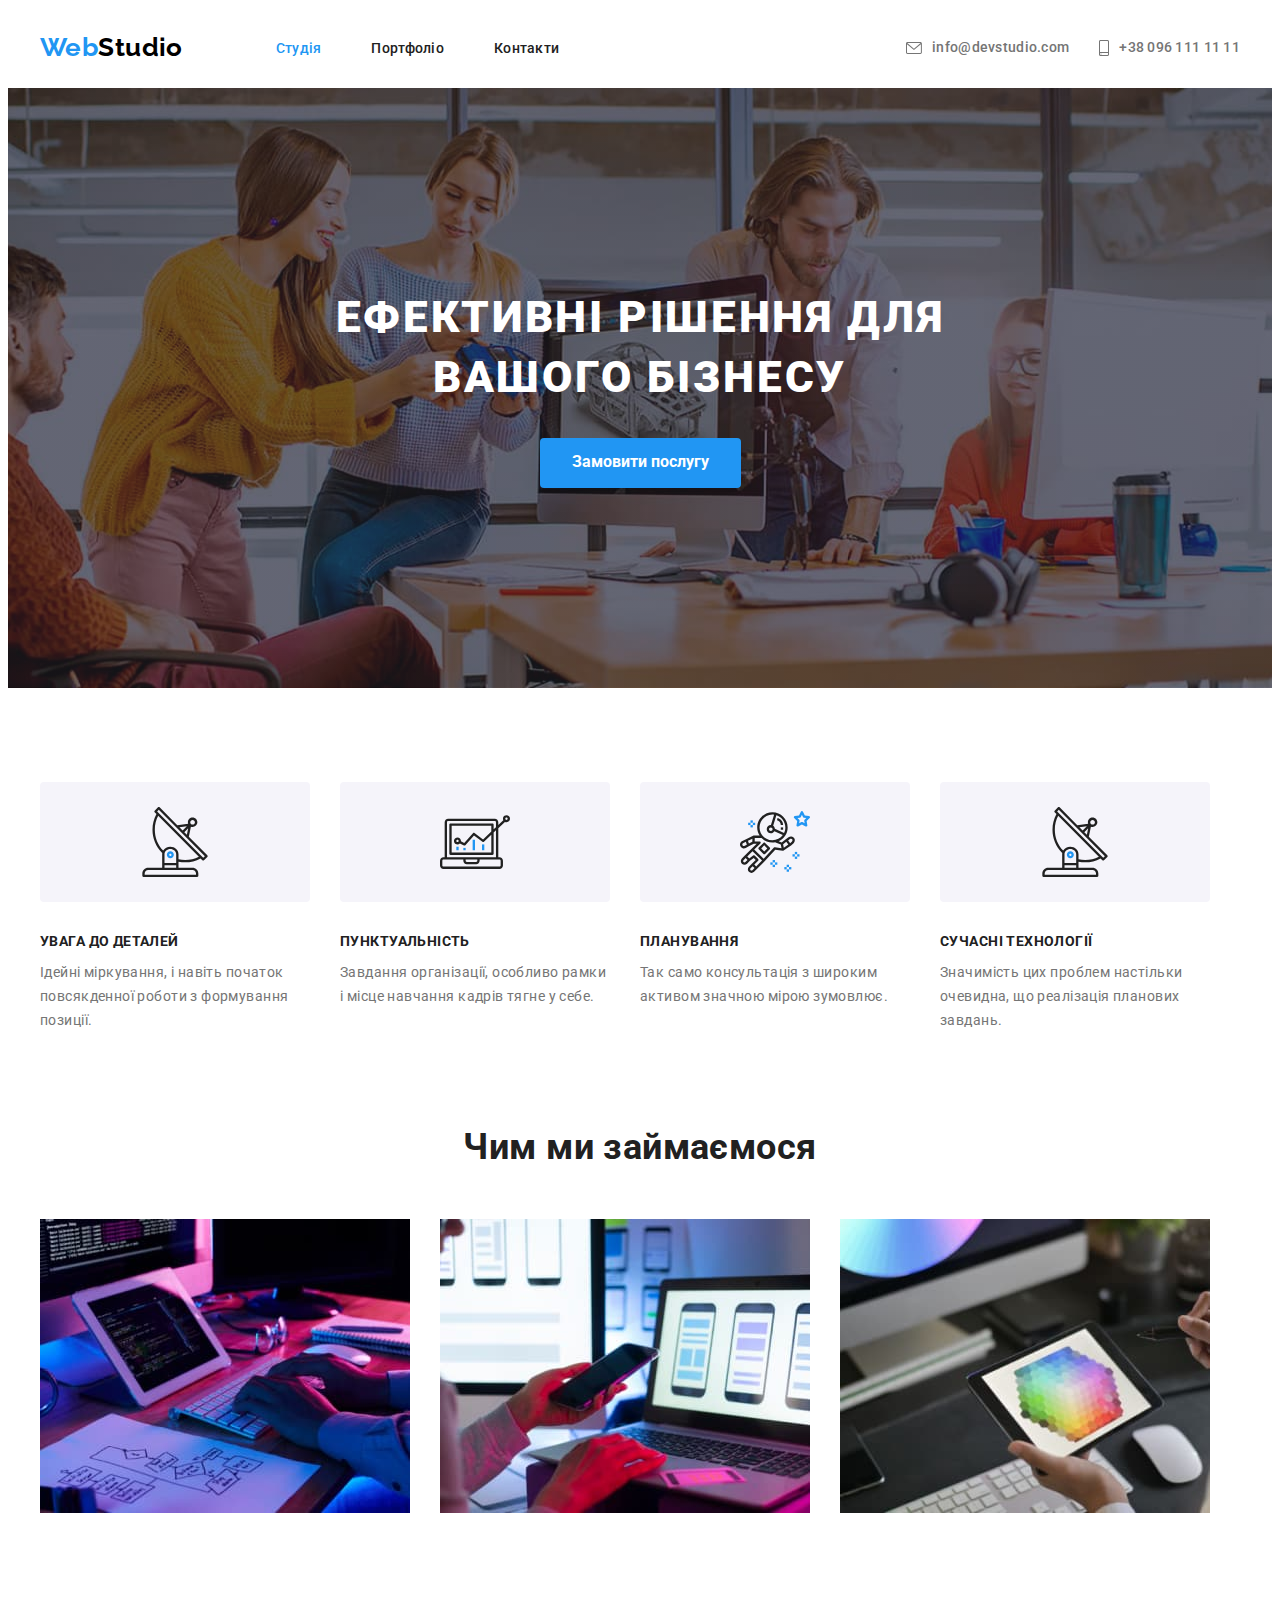
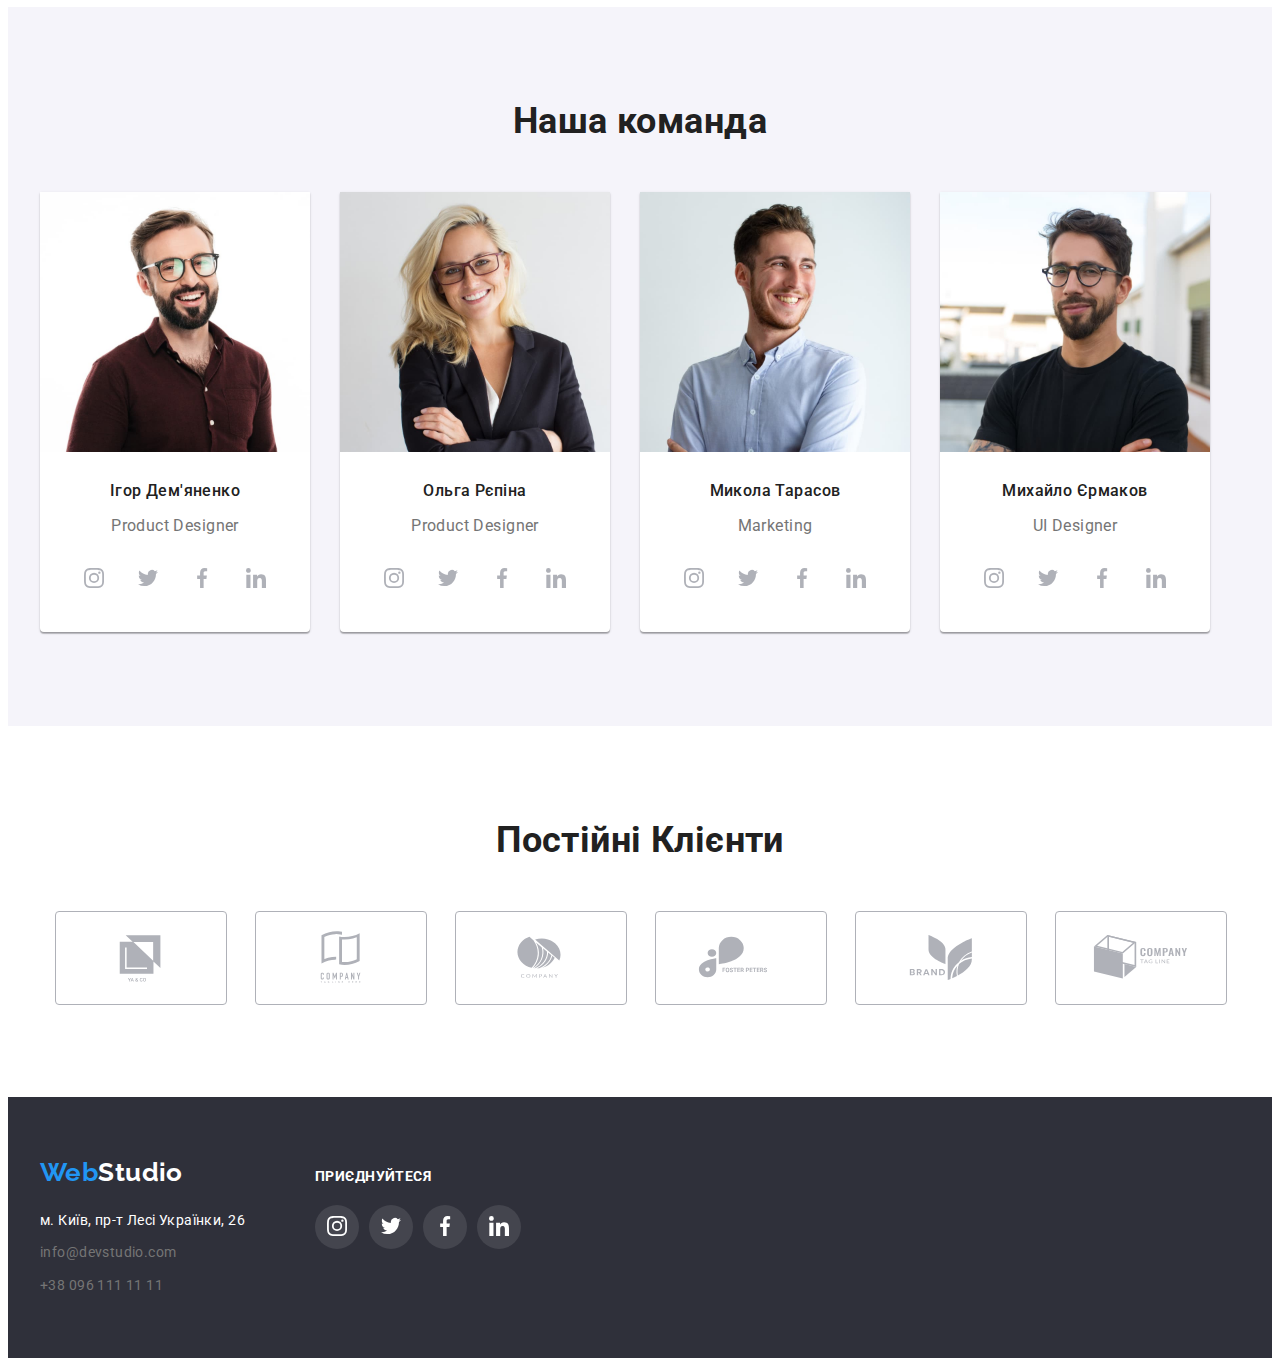
==== index.html @ eb74b0ce "Initial commit" ====
<!DOCTYPE html>
<html lang="uk">
  <head>
    <meta charset="UTF-8" />
    <meta http-equiv="X-UA-Compatible" content="IE=edge" />
    <meta name="viewport" content="width=device-width, initial-scale=1.0" />
    <title>WebStudio</title>
    <link rel="preconnect" href="https://fonts.googleapis.com" />
    <link rel="preconnect" href="https://fonts.gstatic.com" crossorigin />
    <link
      href="https://fonts.googleapis.com/css2?family=Raleway:ital,wght@0,500;0,700;1,400&family=Roboto:wght@400;500;700&display=swap"
      rel="stylesheet"
    />
    <link
      rel="stylesheet"
      href="https://cdnjs.cloudflare.com/ajax/libs/modern-normalize/1.1.0/modern-normalize.min.css"
      integrity="sha512-wpPYUAdjBVSE4KJnH1VR1HeZfpl1ub8YT/NKx4PuQ5NmX2tKuGu6U/JRp5y+Y8XG2tV+wKQpNHVUX03MfMFn9Q=="
      crossorigin="anonymous"
      referrerpolicy="no-referrer"
    />
    <link rel="stylesheet" href="./css/style.css" />
  </head>
  <body>
    <!--SiteBar-->
    <header>
      <div class="header-container container">
        <a class="logo list" lang="en" href="/"
          ><span class="logoweb">Web</span>Studio</a
        >
        <nav>
          <ul class="heder-list list">
            <li>
              <a class="item link active" href="./index.html">Студія</a>
            </li>
            <li>
              <a class="item link" href="./portfolio.html">Портфоліо</a>
            </li>
            <li><a class="item link" href="/">Контакти</a></li>
          </ul>
        </nav>
        <div class="heder-list-con">
          <ul class="adres-headerr list">
            <li>
              <a class="list item" href="mailto:info@devstudio.com"
              >info@devstudio.com
              <svg class="icon-svg" width="16" height="12">
                <use
                  class="icon-posta"
                  href="./images/symbol-defs.svg#icon-envelope"
                ></use>
              </svg>
             </a>
            </li>
            <li>
              <a class="list item" href="tel:+380961111111"
              >+38 096 111 11 11
              <svg class="icon-svg" width="10" height="16">
                <use
                  class="icon-posta"
                  href="./images/symbol-defs.svg#icon-smartphone"
                ></use>
              </svg>
             </a
              >
            </li>
          </ul>
        </div>
      </div>
    </header>
    <main>
      <!--BlockHero-->
      <section class="hero">
        <div class="container">
          <h1 class="hero-text">Ефективні рішення для вашого бізнесу</h1>
          <button class="hero-button" type="button">Замовити послугу</button>
        </div>
      </section>
      <!--TEXT MAIN-->
      <section class="section">
        <div class="container">
          <h2 class="visually-hidden">Наші Переваги</h2>
          <ul class="progres list">
            <li>
              <div class="icon-us">
                <svg class="icon-antenna" width="70" height="70">
                  <use href="./images/symbol-defs.svg#icon-antenna"></use>
                </svg>
              </div>
              <h3 class="size-info">УВАГА ДО ДЕТАЛЕЙ</h3>
              <p>
                Ідейні міркування, і навіть початок повсякденної роботи з
                формування позиції.
              </p>
            </li>
            <li>
              <div class="icon-us">
                <svg class="icon-antenna" width="70" height="70">
                  <use href="./images/symbol-defs.svg#icon-diagram"></use>
                </svg>
              </div>
              <h3 class="size-info">ПУНКТУАЛЬНІСТЬ</h3>
              <p>
                Завдання організації, особливо рамки і місце навчання кадрів
                тягне у себе.
              </p>
            </li>
            <li>
              <div class="icon-us">
                <svg class="icon-antenna" width="70" height="70">
                  <use href="./images/symbol-defs.svg#icon-astronaut"></use>
                </svg>
              </div>
              <h3 class="size-info">ПЛАНУВАННЯ</h3>
              <p>
                Так само консультація з широким активом значною мірою зумовлює.
              </p>
            </li>
            <li>
              <div class="icon-us">
                <svg class="icon-antenna" width="70" height="70">
                  <use href="./images/symbol-defs.svg#icon-antenna"></use>
                </svg>
              </div>
              <h3 class="size-info">СУЧАСНІ ТЕХНОЛОГІЇ</h3>
              <p>
                Значимість цих проблем настільки очевидна, що реалізація
                планових завдань.
              </p>
            </li>
          </ul>
        </div>
      </section>
      <!-- Us work -->
      <section class="section reset">
        <div class="container">
          <h2 class="us-work">Чим ми займаємося</h2>
          <ul class="img-work list">
            <li>
              <img src="./images/part1.jpg" alt="web developer" />
            </li>
            <li>
              <img
                src="./images/part2.jpg"
                alt="programing in laptop"
                width="370"
              />
            </li>
            <li>
              <img
                src="./images/part3.jpg"
                alt="design in laptop"
                width="370"
              />
            </li>
          </ul>
        </div>
      </section>
      <!-- Our team -->
      <section class="section" style="background-color: #f5f4fa">
        <div class="container">
          <h2 class="us-work">Наша команда</h2>
          <ul class="us-team d-block list">
            <li>
              <img
                src="./images/people/p1.jpg"
                alt="Product Designer"
                width="270"
              />
              <h3 class="delopers">Ігор Дем'яненко</h3>
              <p class="delopers-p" lang="en">Product Designer</p>
              <ul class="icon-ul res">
                <li class="icon-li">
                  <a
                    class="icon-delp"
                    href=""
                    target="_blank"
                    rel="noopener noreferrer"
                    aria-label="instagram"
                  >
                    <svg class="icon-soc" width="20" height="20">
                      <use
                        class="con"
                        href="./images/symbol-defs.svg#icon-instagram"
                      ></use>
                    </svg>
                  </a>
                </li>
                <li class="icon-li">
                  <a
                    class="icon-delp"
                    href=""
                    target="_blank"
                    rel="noopener noreferrer"
                    aria-label="instagram"
                  >
                    <svg class="icon-soc" width="20" height="20">
                      <use
                        class="con"
                        href="./images/symbol-defs.svg#icon-twitter"
                      ></use>
                    </svg>
                  </a>
                </li>
                <li class="icon-li">
                  <a
                    class="icon-delp"
                    href=""
                    target="_blank"
                    rel="noopener noreferrer"
                    aria-label="instagram"
                  >
                    <svg class="icon-soc" width="20" height="20">
                      <use
                        class="con"
                        href="./images/symbol-defs.svg#icon-facebook"
                      ></use>
                    </svg>
                  </a>
                </li>
                <li class="icon-li">
                  <a
                    class="icon-delp"
                    href=""
                    target="_blank"
                    rel="noopener noreferrer"
                    aria-label="instagram"
                  >
                    <svg class="icon-soc" width="20" height="20">
                      <use
                        class="con"
                        href="./images/symbol-defs.svg#icon-in"
                      ></use>
                    </svg>
                  </a>
                </li>
              </ul>
            </li>
            <li>
              <img
                src="./images/people/p2.jpg"
                alt="Product Designer"
                width="270"
              />
              <h3 class="delopers">Ольга Рєпіна</h3>
              <p class="delopers-p" lang="en">Product Designer</p>
              <ul class="icon-ul res">
                <li class="icon-li">
                  <a
                    class="icon-delp"
                    href=""
                    target="_blank"
                    rel="noopener noreferrer"
                    aria-label="instagram"
                  >
                    <svg class="icon-soc" width="20" height="20">
                      <use
                        class="con"
                        href="./images/symbol-defs.svg#icon-instagram"
                      ></use>
                    </svg>
                  </a>
                </li>
                <li class="icon-li">
                  <a
                    class="icon-delp"
                    href=""
                    target="_blank"
                    rel="noopener noreferrer"
                    aria-label="instagram"
                  >
                    <svg class="icon-soc" width="20" height="20">
                      <use
                        class="con"
                        href="./images/symbol-defs.svg#icon-twitter"
                      ></use>
                    </svg>
                  </a>
                </li>
                <li class="icon-li">
                  <a
                    class="icon-delp"
                    href=""
                    target="_blank"
                    rel="noopener noreferrer"
                    aria-label="instagram"
                  >
                    <svg class="icon-soc" width="20" height="20">
                      <use
                        class="con"
                        href="./images/symbol-defs.svg#icon-facebook"
                      ></use>
                    </svg>
                  </a>
                </li>
                <li class="icon-li">
                  <a
                    class="icon-delp"
                    href=""
                    target="_blank"
                    rel="noopener noreferrer"
                    aria-label="instagram"
                  >
                    <svg class="icon-soc" width="20" height="20">
                      <use
                        class="con"
                        href="./images/symbol-defs.svg#icon-in"
                      ></use>
                    </svg>
                  </a>
                </li>
              </ul>
            </li>
            <li>
              <img src="./images/people/p3.jpg" alt="Marketing" width="270" />
              <h3 class="delopers">Микола Тарасов</h3>
              <p class="delopers-p" lang="en">Marketing</p>
                            <ul class="icon-ul res">
                <li class="icon-li">
                  <a
                    class="icon-delp"
                    href=""
                    target="_blank"
                    rel="noopener noreferrer"
                    aria-label="instagram"
                  >
                    <svg class="icon-soc" width="20" height="20">
                      <use
                        class="con"
                        href="./images/symbol-defs.svg#icon-instagram"
                      ></use>
                    </svg>
                  </a>
                </li>
                <li class="icon-li">
                  <a
                    class="icon-delp"
                    href=""
                    target="_blank"
                    rel="noopener noreferrer"
                    aria-label="instagram"
                  >
                    <svg class="icon-soc" width="20" height="20">
                      <use
                        class="con"
                        href="./images/symbol-defs.svg#icon-twitter"
                      ></use>
                    </svg>
                  </a>
                </li>
                <li class="icon-li">
                  <a
                    class="icon-delp"
                    href=""
                    target="_blank"
                    rel="noopener noreferrer"
                    aria-label="instagram"
                  >
                    <svg class="icon-soc" width="20" height="20">
                      <use
                        class="con"
                        href="./images/symbol-defs.svg#icon-facebook"
                      ></use>
                    </svg>
                  </a>
                </li>
                <li class="icon-li">
                  <a
                    class="icon-delp"
                    href=""
                    target="_blank"
                    rel="noopener noreferrer"
                    aria-label="instagram"
                  >
                    <svg class="icon-soc" width="20" height="20">
                      <use
                        class="con"
                        href="./images/symbol-defs.svg#icon-in"
                      ></use>
                    </svg>
                  </a>
                </li>
              </ul>
            </li>
            <li>
              <img src="./images/people/p4.jpg" alt="UI Designer" width="270" />
              <h3 class="delopers">Михайло Єрмаков</h3>
              <p class="delopers-p" lang="en">UI Designer</p>
              <ul class="icon-ul res">
                <li class="icon-li">
                  <a
                    class="icon-delp"
                    href=""
                    target="_blank"
                    rel="noopener noreferrer"
                    aria-label="instagram"
                  >
                    <svg class="icon-soc" width="20" height="20">
                      <use
                        class="con"
                        href="./images/symbol-defs.svg#icon-instagram"
                      ></use>
                    </svg>
                  </a>
                </li>
                <li class="icon-li">
                  <a
                    class="icon-delp"
                    href=""
                    target="_blank"
                    rel="noopener noreferrer"
                    aria-label="instagram"
                  >
                    <svg class="icon-soc" width="20" height="20">
                      <use
                        class="con"
                        href="./images/symbol-defs.svg#icon-twitter"
                      ></use>
                    </svg>
                  </a>
                </li>
                <li class="icon-li">
                  <a
                    class="icon-delp"
                    href=""
                    target="_blank"
                    rel="noopener noreferrer"
                    aria-label="instagram"
                  >
                    <svg class="icon-soc" width="20" height="20">
                      <use
                        class="con"
                        href="./images/symbol-defs.svg#icon-facebook"
                      ></use>
                    </svg>
                  </a>
                </li>
                <li class="icon-li">
                  <a
                    class="icon-delp"
                    href=""
                    target="_blank"
                    rel="noopener noreferrer"
                    aria-label="instagram"
                  >
                    <svg class="icon-soc" width="20" height="20">
                      <use
                        class="con"
                        href="./images/symbol-defs.svg#icon-in"
                      ></use>
                    </svg>
                  </a>
                </li>
              </ul>
            </li>
          </ul>
        </div>
      </section>
      <section class="section">
        <div>
          <h2 class="us-work">Постійні Клієнти</h2>
          <ul class="client">
            <li class="icon-client-li">
              <a class="icon-client" href="">
                <svg class="icon-clt" width="106" height="60">
                  <use
                    class="icon-posta"
                    href="./images/symbol-defs.svg#icon-yaco"
                  ></use>
                </svg>
              </a>
            </li>
            <li class="icon-client-li">
              <a class="icon-client" href="">
                <svg class="icon-clt" width="106" height="60">
                  <use
                    class="icon-posta"
                    href="./images/symbol-defs.svg#icon-copm"
                  ></use></svg
              ></a>
            </li>
            <li class="icon-client-li">
              <a class="icon-client" href="">
                <svg class="icon-clt" width="106" height="60">
                  <use
                    class="icon-posta"
                    href="./images/symbol-defs.svg#icon-companyes"
                  ></use></svg
              ></a>
            </li>
            <li class="icon-client-li">
              <a class="icon-client" href="">
                <svg class="icon-clt" width="106" height="60">
                  <use
                    class="icon-posta"
                    href="./images/symbol-defs.svg#icon-foster"
                  ></use></svg
              ></a>
            </li>
            <li class="icon-client-li">
              <a class="icon-client" href="">
                <svg class="icon-clt" width="106" height="60">
                  <use
                    class="icon-posta"
                    href="./images/symbol-defs.svg#icon-brand"
                  ></use></svg
              ></a>
            </li>
            <li class="icon-client-li">
              <a class="icon-client" href="">
                <svg class="icon-clt" width="106" height="60">
                  <use
                    class="icon-posta"
                    href="./images/symbol-defs.svg#icon-company"
                  ></use></svg
              ></a>
            </li>
          </ul>
        </div>
      </section>
    </main>
    <!--adress footer-->
    <footer class="footer-all">
      <div class="container position-icon">
        <div class="fail">
          <a class="logo-footer list" lang="en" href="/">
          <span class="logoweb">Web</span>Studio</a>
          <address class="addres">
          <ul class="addres-ul list">
            <li>
              <a class="str list" href="https://goo.gl/maps/yThBwbWwu9JTvZc1A"
                >м. Київ, пр-т Лесі Українки, 26</a
              >
            </li>
            <li>
              <a class="adres-footer list" href="mailto:info@devstudio.com"
                >info@devstudio.com</a
              >
            </li>
            <li>
              <a class="adres-footer list" href="tel:+380961111111"
                >+38 096 111 11 11</a
              >
            </li>
            </ul>
      </address>
    </div>
          <div class="footer-icon">
            <p>ПРИЄДНУЙТЕСЯ</p>
            <ul class="icon-ul-f">
              <li class="icon-li-f">
                <a
                  class="icon-delp"
                  href=""
                  target="_blank"
                  rel="noopener noreferrer"
                  aria-label="instagram"
                >
                  <svg class="icon-soc-f" width="20" height="20">
                    <use
                      class="con"
                      href="./images/symbol-defs.svg#icon-instagram"
                    ></use>
                  </svg>
                </a>
              </li>
              <li class="icon-li-f">
                <a
                  class="icon-delp"
                  href=""
                  target="_blank"
                  rel="noopener noreferrer"
                  aria-label="instagram"
                >
                  <svg class="icon-soc-f" width="20" height="20">
                    <use
                      class="con"
                      href="./images/symbol-defs.svg#icon-twitter"
                    ></use>
                  </svg>
                </a>
              </li>
              <li class="icon-li-f">
                <a
                  class="icon-delp"
                  href=""
                  target="_blank"
                  rel="noopener noreferrer"
                  aria-label="instagram"
                >
                  <svg class="icon-soc-f" width="20" height="20">
                    <use
                      class="con"
                      href="./images/symbol-defs.svg#icon-facebook"
                    ></use>
                  </svg>
                </a>
              </li>
              <li class="icon-li-f">
                <a
                  class="icon-delp"
                  href=""
                  target="_blank"
                  rel="noopener noreferrer"
                  aria-label="instagram"
                >
                  <svg class="icon-soc-f" width="20" height="20">
                    <use
                      class="con"
                      href="./images/symbol-defs.svg#icon-in"
                    ></use>
                  </svg>
                </a>
              </li>
            </ul>
          </div>
      </div>
    </footer>
  </body>
</html>
---- css/style.css ----
:root {
    --brand-color:#212121;
    --bacraund-color-button:#2196F3;
    --p-color:#757575;
    --hero-white: #ffffff;
    --fon:#2F303A;
    --backraund-usteam: #F5F4FA;
    --icon: #AFB1B8;
    --bord: #ECECEC;
}

/* King tags */
body {
    color: var(--p-color);
    font-family: Roboto, sans-serif;
    letter-spacing: 0.03em;
    font-size: 14px;
    font-style: normal;
}


.section.reset { 
    padding-top: 0;
 } 

.resset-b {
    padding-bottom: 0;
}

.section {
    padding: 94px 0px;
}

.container {
    margin-left: auto;
    margin-right: auto;
    padding-left: 15px;
    padding-right: 15px;
    width: 1200px;
    /* outline: 2px solid tomato;  */
}

.list {
    text-decoration: none;
    list-style: none;
    color: currentColor;
}

/*  Reset */
h1, h2, h3, h4, h5, h6, p, ul {
    margin: 0;
    padding: 0;
}

img {
    display: block;
    max-width: 100%;
    height: auto;

}



/* LogoTipe (logo span) */

.logo {
    color: #000;
    font-family: 'Raleway';
    font-weight: 700;
    font-size: 26px;
    line-height: 1.2;

    margin-right: 93px;
    padding-top: 24px;
    padding-bottom: 25px;
    }

.logoweb {
    color: var(--bacraund-color-button);
}


/* Naw Header */

.header-container {
    display: flex;
    align-items: center;
}

.bord {
    border-bottom: 1px solid var(--bord);
}

.item {
    display: flex;
    padding-top: 32px;
    padding-bottom: 32px;
    gap: 10px;
    flex-direction: row-reverse;
    align-items: center;
}


.heder-list {
    display: flex;
    align-items: center;
    margin-top: 0;
    margin-bottom: 0;
    gap: 50px;
}

.heder-list-con {
    display: flex;
    align-items: center;
    margin-left: auto; 
}

.link {
    color: var(--brand-color);
    text-decoration:none;
    font-weight: 500;
    font-size: 14px;
    line-height: 16px;
    letter-spacing: 0.02em;
}

.active {
    color: var(--bacraund-color-button);
}

/* hover contacts */

.link:focus,
.link:hover {
    color: var(--bacraund-color-button);
}

/* icon nav */

.icon-svg {
    fill: currentColor;
}

/* /hover contacts */

.adres-headerr {
    display: flex;
    color: var(--p-color);
    font-weight: 500;
    line-height: 1.14;
    letter-spacing: 0.02em;
    gap: 30px;
    margin: 0;
    padding: 0;
}

.adres-headerr a:focus,
.adres-headerr a:hover {
    color: var(--bacraund-color-button)
}


/* Hero */

.hero {
    padding-top: 200px;
    padding-bottom: 200px;
    text-align: center;
    max-width: 1600px;
    margin-left: auto;
    margin-right: auto;


      background-image: linear-gradient(
        270deg, 
        rgba(47, 48, 58, 0.4), 
        rgba(47, 48, 58, 0.4)),
        url(../images/hero.jpg);
    background-color: var(--fon); 
    background-size: cover;
    background-position: center; 


}


.hero-text {
    text-transform: uppercase;
    font-style: normal;
    font-weight: 900;
    font-size: 44px;
    line-height: 1.36;
    text-align: center;
    letter-spacing: 0.06em;
    color: var(--hero-white);

    margin-left: auto;
    margin-right: auto;
    width: 696px;
}


/* Button all */

.hero-button {
    font-family: 'Roboto';
    cursor: pointer; 
    background: var(--bacraund-color-button);
    color: var(--hero-white);
    font-weight: 700;
    font-size: 16px;
    line-height: 1.8;

    min-height: 50px;
    border: 0;
    padding: 10px 32px;
    border-radius: 4px;
    box-shadow: 0px 4px 4px rgba(0, 0, 0, 0.15);
    margin-top: 30px;
}

.hero-button:focus,
.hero-button:hover {
    background-color: var(--hero-white);
    color: var(--bacraund-color-button);
}
/*  /Hero button  */



/* Button filtr */

.botton-filtr {
    font-family: 'Roboto';
    font-weight: 500;
    font-size: 16px;
    line-height: 1.6;
    color: var(--brand-color);
    text-align: center;
    border: 0;
    border-radius: 4px;
    display: block;
    padding: 6px 22px;
    margin-right: 8px;
}

.botton-filtr :last-child {
    margin-right: 0;
}


.botton-filtr:focus, 
.botton-filtr:hover {
    cursor: pointer;
    background-color: var(--bacraund-color-button);
    color: var(--hero-white);

    box-shadow: 0px 3px 1px rgba(0, 0, 0, 0.1), 0px 1px 2px rgba(0, 0, 0, 0.08), 0px 2px 2px rgba(0, 0, 0, 0.12);
}

.filtr-flex {
    display: flex;
    justify-content: center;
    flex-wrap: wrap;
    margin-bottom: 50px;
}

/* /Button filtr */

.visually-hidden {
    position: absolute;
    width: 1px;
    height: 1px;
    margin: -1px;
    border: 0;
    padding: 0;
    white-space: nowrap;
    clip-path: inset(100%);
    clip: rect(0 0 0 0);
    overflow: hidden;
  }


/* TEXT MAIN */

.progres {
    display: flex;
    gap: 30px;
}


.icon-us {
    display: flex;
    justify-content: center;
    height: 120px;
    background: #F5F4FA;
    border-radius: 4px; 
    align-items: center;
    margin-bottom: 30px;
}

.size-info {
    font-weight: 700;
    font-size: 14px;
    line-height: 1.4;
    text-transform: uppercase;
    color: var(--brand-color);

    margin-bottom: 10px;
}

.progres p {
    font-size: 14px;
    line-height: 1.7;
    letter-spacing: 0.03em;
    width: 270px;
}

/* Portfolio */

.us-work {
    font-weight: 700;
    font-size: 36px;
    line-height: 1.16;
    text-align: center;
    color: var(--brand-color);
    margin-bottom: 50px;
}



.img-work {
    display: flex;
    gap: 30px;
    margin: 0;
}



.us-team {
    display: flex;
    gap: 30px;
    background-color: var(--backraund-usteam);
}

.d-block > li {
    background-color: var(--hero-white);
    width: 270px;
    box-shadow: 0px 1px 3px rgba(0, 0, 0, 0.12), 0px 1px 1px rgba(0, 0, 0, 0.14), 0px 2px 1px rgba(0, 0, 0, 0.2);
    border-radius: 0px 0px 4px 4px;
}

.delopers {
    font-weight: 500;
    font-size: 16px;
    line-height: 1.18;
    color: var(--brand-color);

    margin-top: 30px;
    text-align: center;
    margin-bottom: 10px;
}

.delopers-p {
    font-size: 16px;
    line-height: 1.9;
    text-align: center;
    margin-bottom: 16px;
}

/* svg us company */
.icon-ul {
    display: flex;
    list-style: none;
    gap: 10px;
    justify-content: center;
    margin-bottom: 30px;
}

.icon-delp {
    color: var(--hero-white);
}


.icon-li:hover .icon-soc {
    fill: currentColor;
}

.icon-li:hover {
    background-color: var(--bacraund-color-button);
    border-radius: 50%;
}

.icon-li {
    display: flex;
    align-items: center;
    justify-content: center;
    width: 44px;
    height: 44px;

}

.icon-soc {
    fill: var(--icon);
}

/* /svg us company */


/* Clients */

.client {
    display: flex;
    list-style: none;
    gap: 30px;
    justify-content: center;
}

.icon-client-li {
    width: 170px;
    height: 92px;
}

.icon-client {
    display: flex;
    justify-content: center;
    align-items: center;
    border: 1px solid #AFB1B8;
    border-radius: 4px;
    width: 100%;
    height: 100%;
    cursor: pointer;
}

/* ico clients */
.icon-client:hover {
    border-color: var(--bacraund-color-button);
}

.icon-client:hover .icon-clt {
    fill: var(--bacraund-color-button);
    border-color: #2196F3;
}

.icon-clt {
    fill: var(--icon);
}



/* Button Filtr */


.botton-filtr {
    cursor: pointer;
}

.filtr {
    position: absolute;
    top: -9999px;
    left: -9999px;
     
}


/* Footer portfolio */

.logo-footer {
    color: var(--hero-white);
    font-family: 'Raleway';
    font-weight: 700;
    font-size: 26px;
    line-height: 1.2;
    height: 31px;
}

.adres-footer {
    color: var(--p-color);
    font-style: normal;
    font-weight: 400;
    font-size: 14px;
    line-height: 1.7;

}

.addres .addres-ul {
    margin-top: 20px;
    padding: 0;
}

.addres-ul li:not(:last-child) {
    margin-bottom: 9px;
}

.addres-ul :hover {
    color: var(--bacraund-color-button);
}

.str {
    color: var(--hero-white);
    font-style:normal;
    font-weight: 400;
    font-size: 14px;
    line-height: 1.7;
}

.footer-all {
    background-color: var(--fon);
    padding-top: 60px;
    padding-bottom: 60px;
}

.footer-icon p {
    font-weight: 700;
    font-size: 14px;
    line-height: 1.14;
    letter-spacing: 0.03em;
    text-transform: uppercase;

    color: var(--hero-white);
}

/* ico footer */

.position-icon {
     display: flex; 
}

.footer-icon {
    margin: 12px 0 0 70px;
}

.icon-ul-f {
    display: flex;
    list-style: none;
    gap: 10px;
    justify-content: center;
    margin-top: 20px;
}

.icon-li-f:hover .icon-soc {
    fill: currentColor;
}

.icon-li-f:hover {
    background-color: var(--bacraund-color-button);
    border-radius: 50%;
}

.icon-li-f {
    display: flex;
    align-items: center;
    justify-content: center;
    width: 44px;
    height: 44px;
    margin-bottom: 30px;
    background: rgba(255, 255, 255, 0.1);
    border-radius: 50%;
}

.icon-soc-f {
    fill: var(--hero-white);
}

/* /ico footer */

/* Cart Box */

.card-set {
    display: flex;
    flex-wrap: wrap;
    margin-bottom: -30px;
  }

 .items {
     /* flex-basis: calc(100% / 3);  */
    margin-right: 30px; 
    margin-bottom: 30px;
}

.items:nth-child(3n) {
    margin-right: 0;
}

.link-items:nth-last-child(-n + 3) {
    margin-bottom: 0;
  }

.shadow:hover {
    display: block;
    border: 1px var(--hero-white);
    border-radius: 4px;
    box-shadow: 0px 1px 1px rgba(0, 0, 0, 0.12), 0px 4px 4px rgba(0, 0, 0, 0.06), 1px 4px 6px rgba(0, 0, 0, 0.16);
} 


.menu-h2 {
    font-style: normal;
    font-weight: 700;
    font-size: 18px;
    line-height: 2; 
    letter-spacing: 0.06em;  
    color: var(--brand-color);

    margin-bottom: 4px;
  }

.menu-p {
    font-family: 'Roboto';
    font-style: normal;
    font-weight: 400;
    font-size: 16px;
    line-height: 1.85;
    color: var(--p-color);
    text-decoration:none;
}

.text-div {
    padding: 20px 25px;
    border: 1px solid var(--backraund-usteam);
    
}
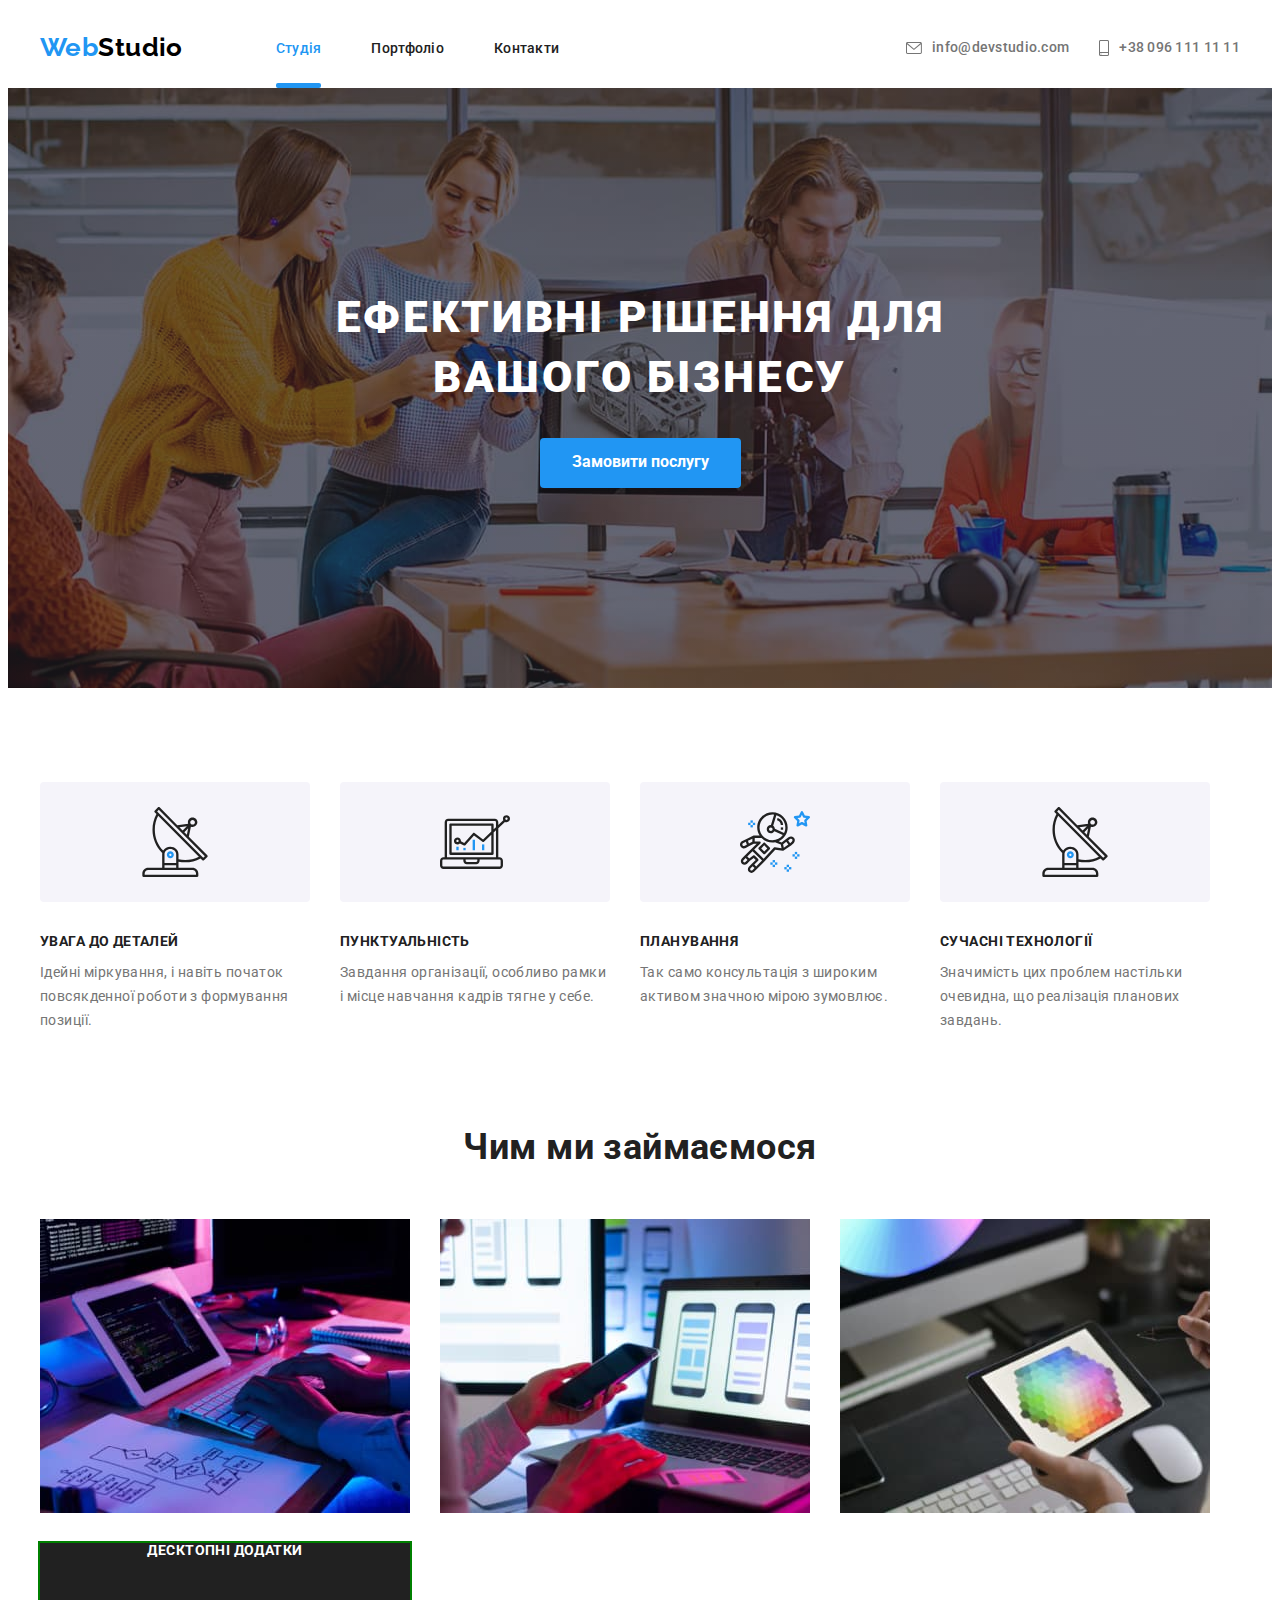
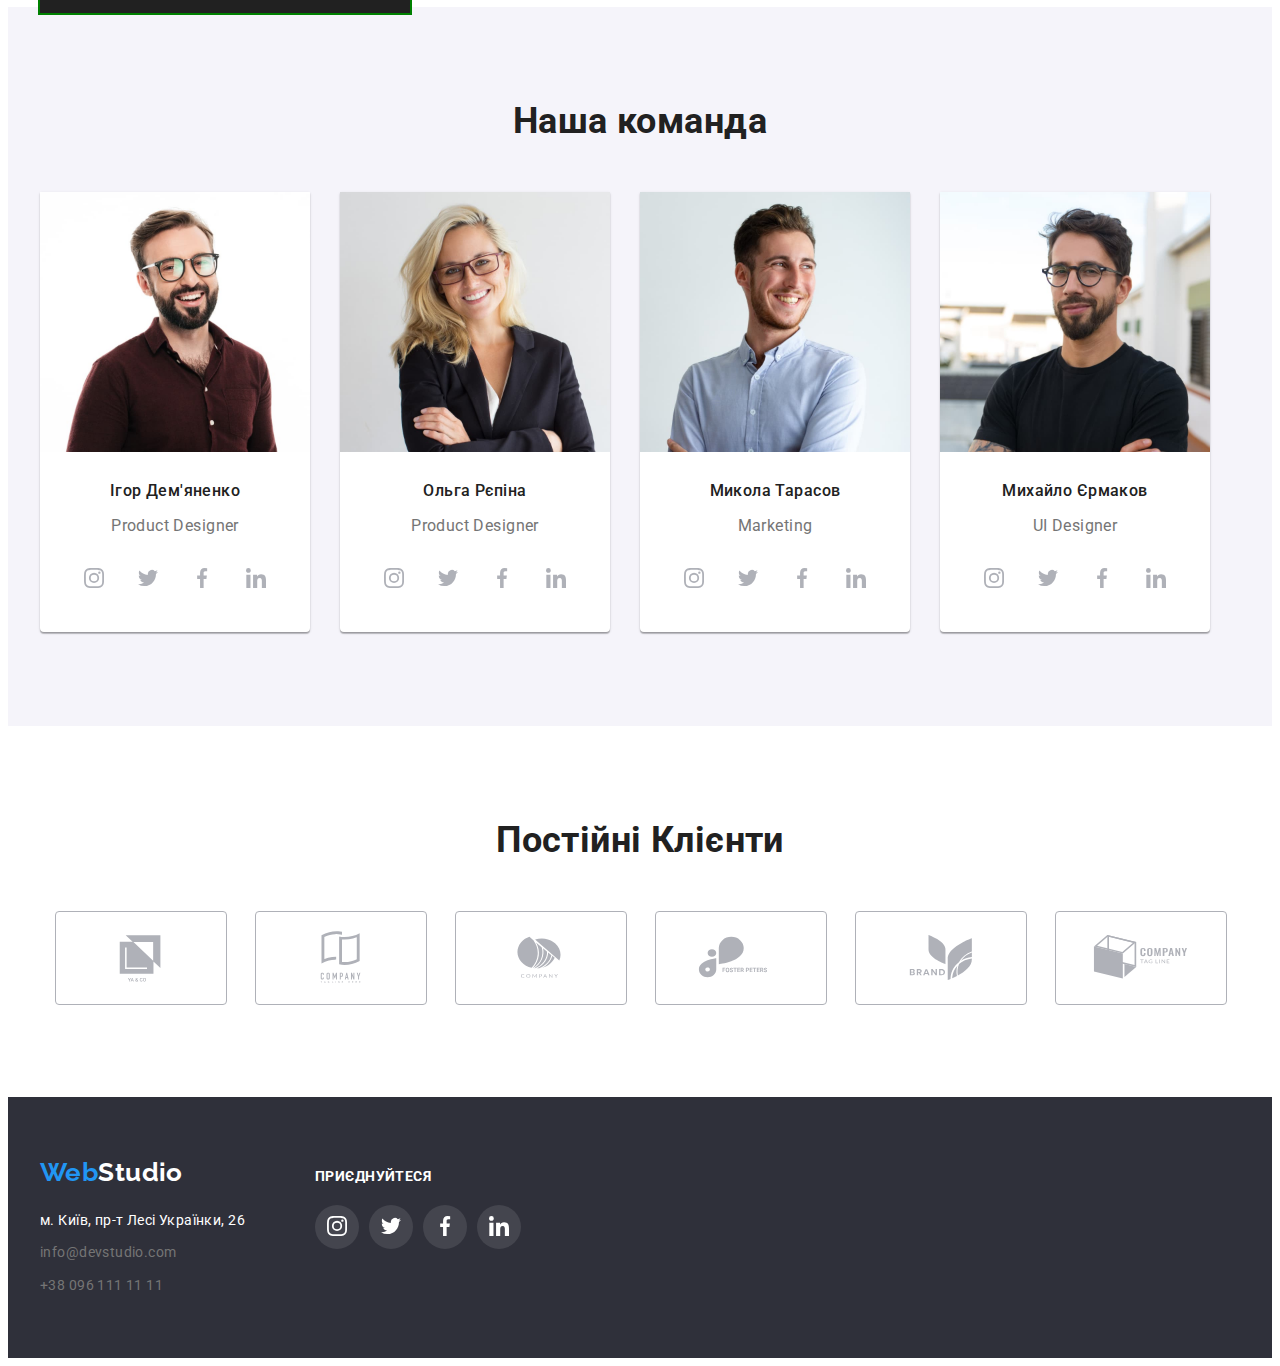
==== commit 5144d735: "asd" ====
--- a/index.html
+++ b/index.html
@@ -72,7 +72,7 @@
       <section class="hero">
         <div class="container">
           <h1 class="hero-text">Ефективні рішення для вашого бізнесу</h1>
-          <button class="hero-button" type="button">Замовити послугу</button>
+          <button class="hero-button" type="button" data-modal-open>Замовити послугу</button>
         </div>
       </section>
       <!--TEXT MAIN-->
@@ -136,7 +136,10 @@
           <h2 class="us-work">Чим ми займаємося</h2>
           <ul class="img-work list">
             <li>
-              <img src="./images/part1.jpg" alt="web developer" />
+              <div class="us-animation">
+                <img src="./images/part1.jpg" alt="web developer"/>
+                <div class="us-work-animation"><p>Десктопні додатки</p></div>
+              </div>
             </li>
             <li>
               <img
@@ -615,5 +618,15 @@
           </div>
       </div>
     </footer>
+    <!-- Modal -->
+    <div class="backdrop is-hidden" data-modal>
+      <div class="modal"> 
+        <button class="modal-btn" type="button" data-modal-close>&#215</button>
+        <svg width="20" height="20">
+          <use href=""></use>
+        </svg>
+      </div>
+    </div>
+    <script src="./js/modal.js"></script>
   </body>
 </html>
--- a/css/style.css
+++ b/css/style.css
@@ -7,6 +7,7 @@
     --backraund-usteam: #F5F4FA;
     --icon: #AFB1B8;
     --bord: #ECECEC;
+    --cubic: cubic-bezier(0.4, 0, 0.2, 1);
 }
 
 /* King tags */
@@ -107,6 +108,7 @@
     margin-top: 0;
     margin-bottom: 0;
     gap: 50px;
+
 }
 
 .heder-list-con {
@@ -122,10 +124,49 @@
     font-size: 14px;
     line-height: 16px;
     letter-spacing: 0.02em;
+
+    position: relative;
+
+    overflow: hidden;
 }
 
 .active {
     color: var(--bacraund-color-button);
+    position: relative;
+
+}
+
+.active::before {
+    position: absolute;
+    content: '';
+    width: 100%;
+    height: 5px;
+    background-color: var(--bacraund-color-button);
+    border-radius: 2px;
+
+    left: 0px;
+    bottom: 0px;
+    outline: 2px tomato;
+}
+
+.link::after  {
+    position: absolute;
+    content: '';
+    display: block;
+    width: 100%;
+    height: 5px;
+    background-color: var(--bacraund-color-button);
+
+    border-radius: 2px;
+    bottom: 0px;
+
+    transform: translateY(10px);
+    transition: transform 250ms var(--cubic);
+
+}
+
+.link:hover::after {
+    transform: translateY(0px);
 }
 
 /* hover contacts */
@@ -217,12 +258,19 @@
     border-radius: 4px;
     box-shadow: 0px 4px 4px rgba(0, 0, 0, 0.15);
     margin-top: 30px;
+
+    transition-property: background-color;
+    transition-duration: 250ms;
+    transition-timing-function: var(--cubic);
 }
 
 .hero-button:focus,
 .hero-button:hover {
+
     background-color: var(--hero-white);
     color: var(--bacraund-color-button);
+
+    
 }
 /*  /Hero button  */
 
@@ -327,7 +375,42 @@
     margin-bottom: 50px;
 }
 
-
+.us-work-animation p {
+
+    font-weight: 700;
+    font-size: 14px;
+    line-height: 1.1;
+    text-align: center;
+    letter-spacing: 0.03em;
+    text-transform: uppercase;
+    color: var(--hero-white);
+
+}
+
+
+.us-work-animation {
+    outline: 2px solid green;
+    content: '';
+    width: 100%;
+    height: 70px;
+    position: absolute;
+    background-color: var(--brand-color);
+
+    left: 0;
+    bottom: 0;
+    transform: translateY(100px);
+    transition: transform 250ms var(--cubic);
+}
+
+.us-animation:hover {
+    outline: 10px solid green;
+    transform: translateY(0px);
+
+}
+
+.us-animation {
+    position: relative;
+}
 
 .img-work {
     display: flex;
@@ -622,6 +705,63 @@
 }
 
 
-
-
-
+/* Modal Window */
+
+.backdrop {
+    position: fixed;
+    top: 0;
+    left: 0;
+
+    z-index: 100;
+    width: 100%;
+    height: 100%;
+    background-color: rgba(0, 0, 0, 0.5);
+
+    transition: visibilyty 1000ms, opacity 1000ms;
+}
+
+
+.modal {
+    width: 528px;
+    height: 581px;
+    background-color: var(--hero-white);
+    box-shadow: 0px 1px 3px rgba(0, 0, 0, 0.12), 0px 1px 1px rgba(0, 0, 0, 0.14), 0px 2px 1px rgba(0, 0, 0, 0.2);
+    border-radius: 4px;
+
+    position: absolute;
+    top: 50%;
+    left: 50%;
+    transform: translate(-50%, -50%);
+}
+
+.modal-btn {
+    position: absolute;
+    
+    font-size: 20px;
+
+    display: flex;
+    align-items: center;
+    justify-content: center;
+
+    width: 30px;
+    height: 30px;
+    border-radius: 50%;
+
+    background: #FFFFFF;
+    border: 1px solid rgba(0, 0, 0, 0.1);
+
+    padding: 0;
+
+    top: 8px;
+    right: 8px;
+
+    cursor: pointer;
+}
+
+.backdrop.is-hidden {
+    opacity: 0;
+    pointer-events: none;
+    visibility: hidden;
+
+    
+}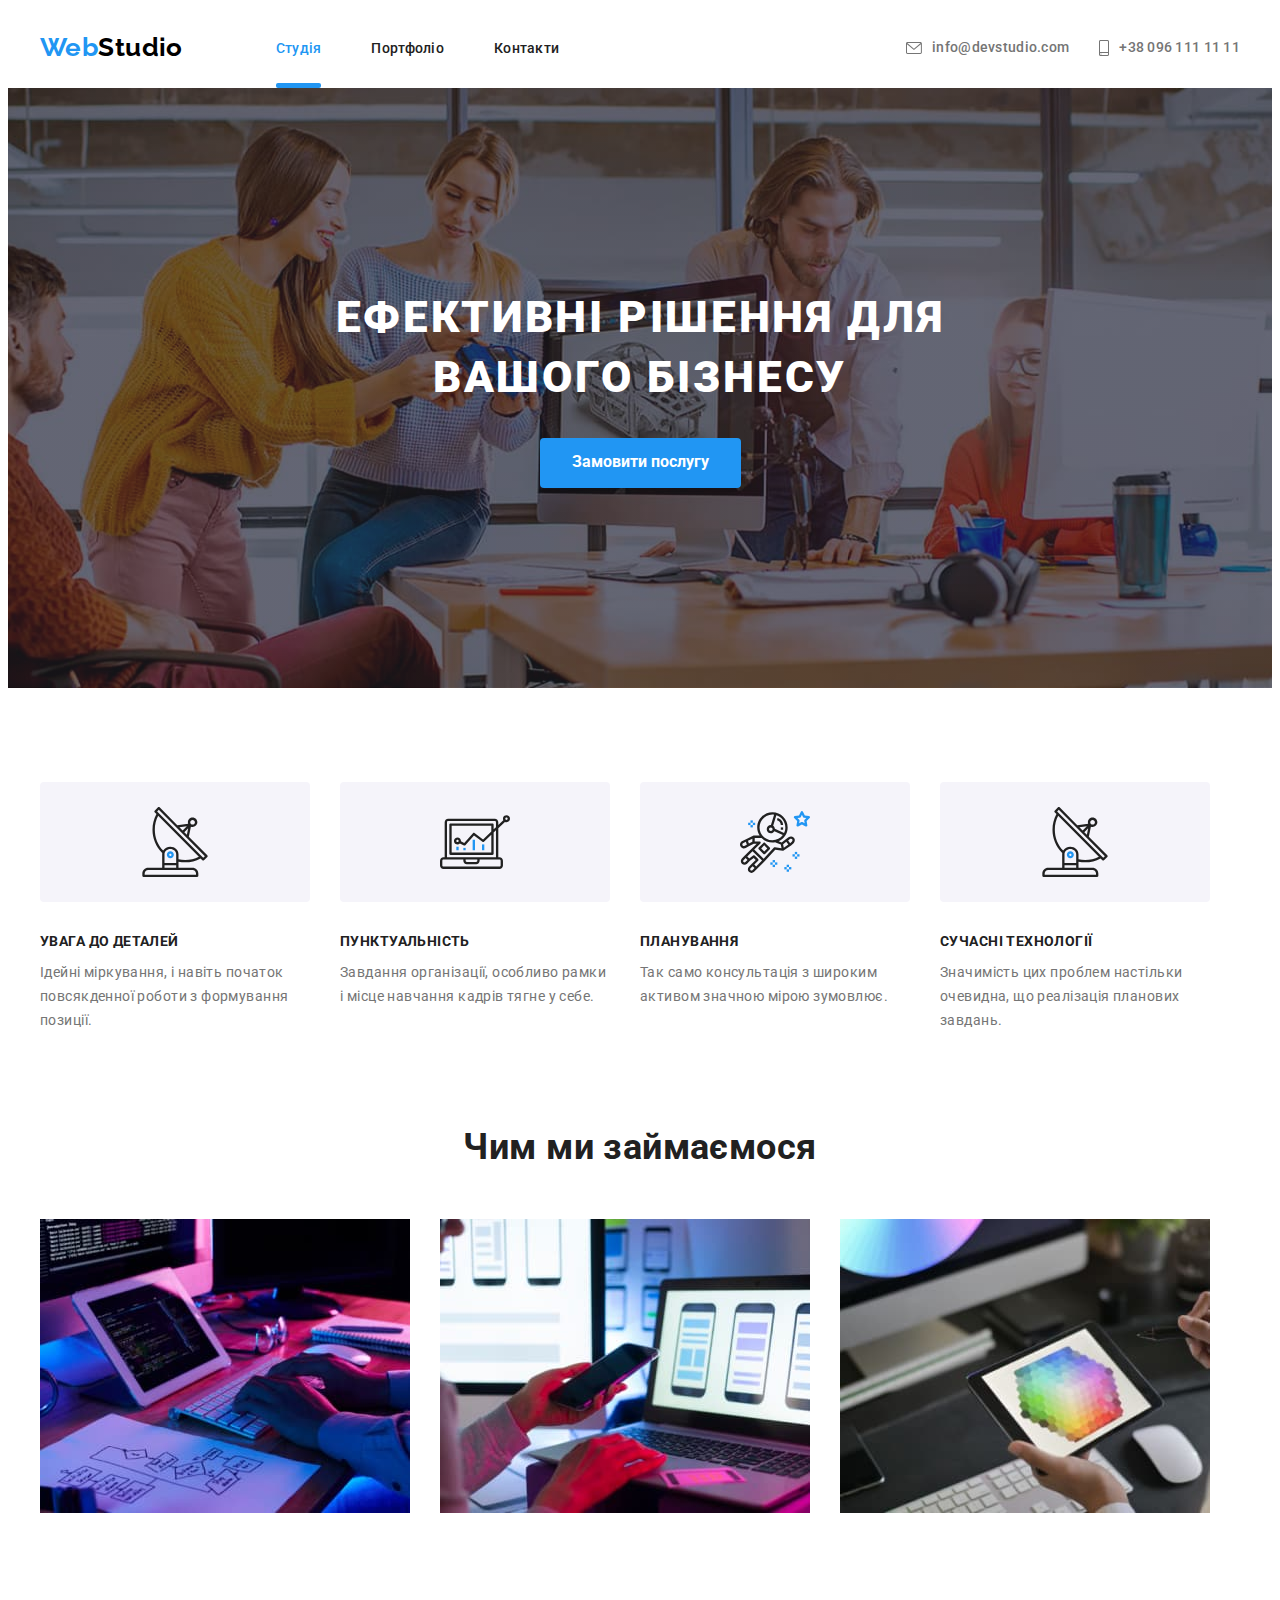
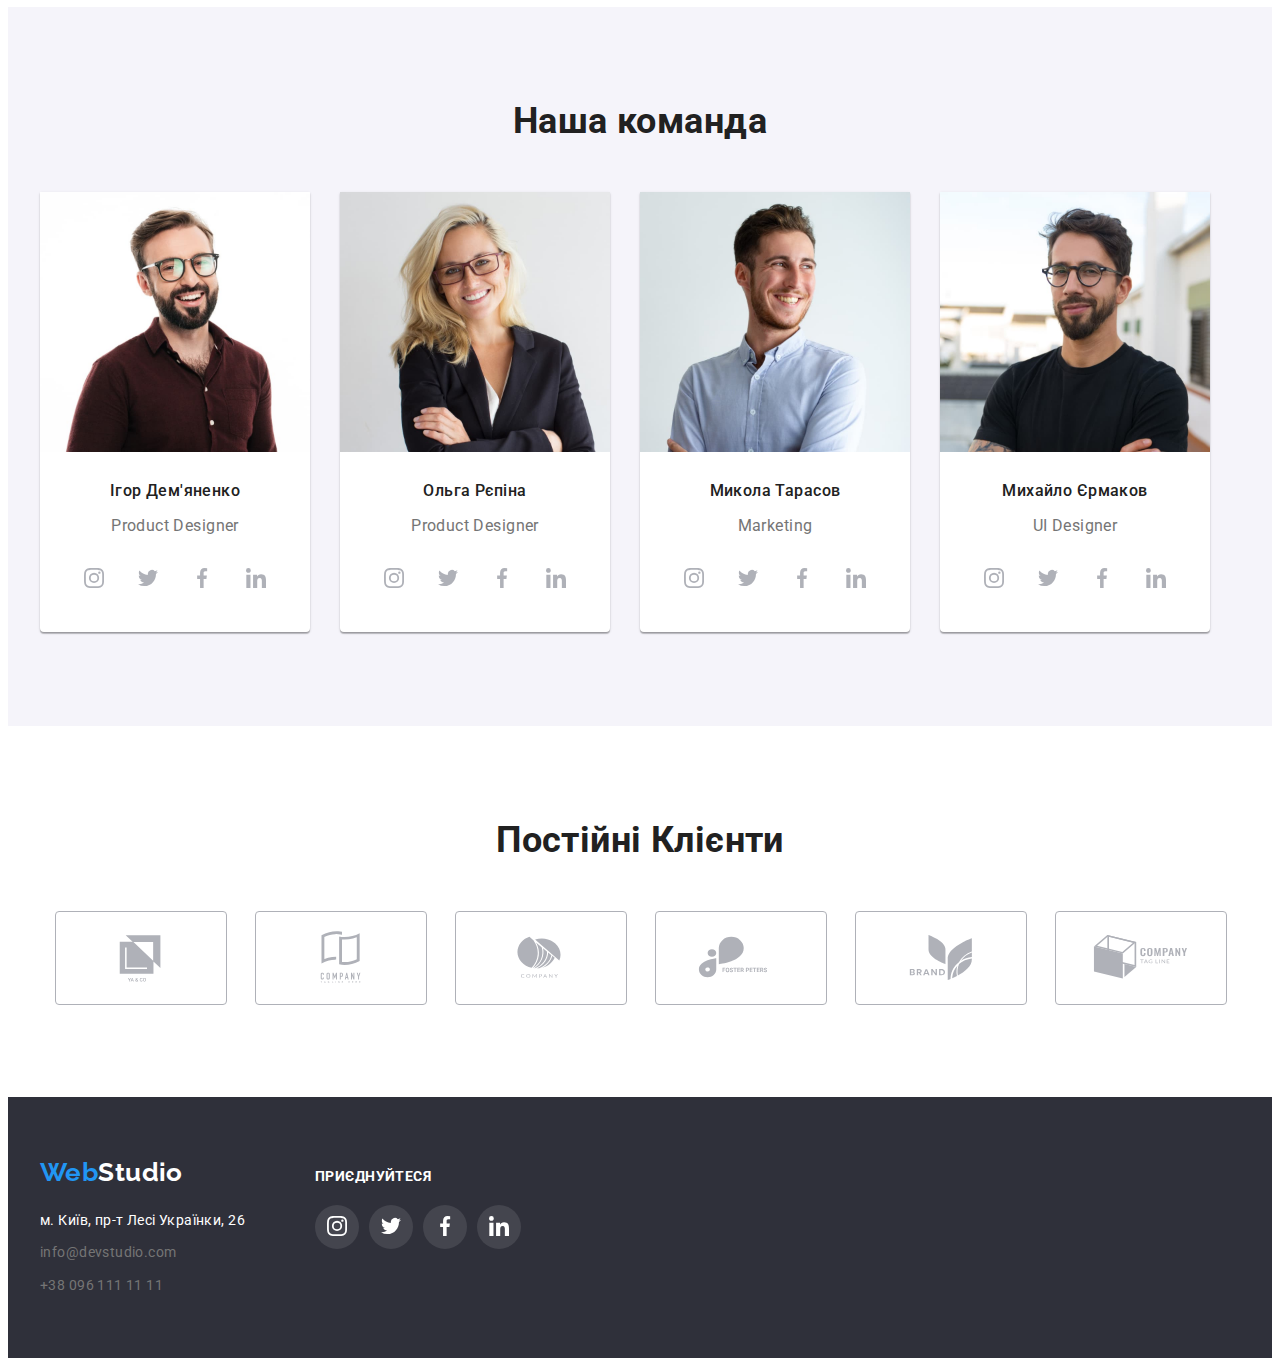
==== commit 449df854: "the end 05" ====
--- a/index.html
+++ b/index.html
@@ -39,9 +39,9 @@
           </ul>
         </nav>
         <div class="heder-list-con">
-          <ul class="adres-headerr list">
-            <li>
-              <a class="list item" href="mailto:info@devstudio.com"
+          <ul class="adres-headerr list ">
+            <li>
+              <a class="list item list-animation" href="mailto:info@devstudio.com"
               >info@devstudio.com
               <svg class="icon-svg" width="16" height="12">
                 <use
@@ -52,7 +52,7 @@
              </a>
             </li>
             <li>
-              <a class="list item" href="tel:+380961111111"
+              <a class="list item list-animation" href="tel:+380961111111"
               >+38 096 111 11 11
               <svg class="icon-svg" width="10" height="16">
                 <use
@@ -142,18 +142,24 @@
               </div>
             </li>
             <li>
+              <div class="us-animation">
               <img
                 src="./images/part2.jpg"
                 alt="programing in laptop"
                 width="370"
               />
-            </li>
-            <li>
+              <div class="us-work-animation"><p>Мобільні додаткиh</p></div>
+            </div>
+            </li>
+            <li>
+              <div class="us-animation">
               <img
                 src="./images/part3.jpg"
                 alt="design in laptop"
                 width="370"
               />
+              <div class="us-work-animation"><p>Десктопні додатки</p></div>
+            </div>
             </li>
           </ul>
         </div>
--- a/css/style.css
+++ b/css/style.css
@@ -102,6 +102,8 @@
 }
 
 
+
+
 .heder-list {
     display: flex;
     align-items: center;
@@ -115,6 +117,16 @@
     display: flex;
     align-items: center;
     margin-left: auto; 
+}
+
+.links {
+    color: var(--brand-color);
+    text-decoration:none;
+    font-weight: 500;
+    font-size: 14px;
+    line-height: 16px;
+    letter-spacing: 0.02em;
+
 }
 
 .link {
@@ -126,7 +138,6 @@
     letter-spacing: 0.02em;
 
     position: relative;
-
     overflow: hidden;
 }
 
@@ -174,6 +185,7 @@
 .link:focus,
 .link:hover {
     color: var(--bacraund-color-button);
+    transition: color 250ms var(--cubic);
 }
 
 /* icon nav */
@@ -197,7 +209,8 @@
 
 .adres-headerr a:focus,
 .adres-headerr a:hover {
-    color: var(--bacraund-color-button)
+    color: var(--bacraund-color-button);
+    transition: color 250ms var(--cubic);
 }
 
 
@@ -290,6 +303,8 @@
     display: block;
     padding: 6px 22px;
     margin-right: 8px;
+
+
 }
 
 .botton-filtr :last-child {
@@ -304,6 +319,8 @@
     color: var(--hero-white);
 
     box-shadow: 0px 3px 1px rgba(0, 0, 0, 0.1), 0px 1px 2px rgba(0, 0, 0, 0.08), 0px 2px 2px rgba(0, 0, 0, 0.12);
+
+    transition: background-color 250ms var(--cubic), box-shadow 250ms var(--cubic);
 }
 
 .filtr-flex {
@@ -375,8 +392,8 @@
     margin-bottom: 50px;
 }
 
-.us-work-animation p {
-
+.us-work-animation p{
+    color: #2196F3;
     font-weight: 700;
     font-size: 14px;
     line-height: 1.1;
@@ -385,16 +402,20 @@
     text-transform: uppercase;
     color: var(--hero-white);
 
+
+    position: absolute;
+    left: 50%;
+    top: 50%;
+    transform: translate(-50%, -50%);
 }
 
 
 .us-work-animation {
-    outline: 2px solid green;
     content: '';
     width: 100%;
     height: 70px;
     position: absolute;
-    background-color: var(--brand-color);
+    background-color: rgba(47, 48, 58, 0.8);;
 
     left: 0;
     bottom: 0;
@@ -402,14 +423,14 @@
     transition: transform 250ms var(--cubic);
 }
 
-.us-animation:hover {
-    outline: 10px solid green;
+.us-animation:hover .us-work-animation {
     transform: translateY(0px);
 
 }
 
 .us-animation {
     position: relative;
+    overflow: hidden;
 }
 
 .img-work {
@@ -458,21 +479,26 @@
     gap: 10px;
     justify-content: center;
     margin-bottom: 30px;
+
+    
 }
 
 .icon-delp {
     color: var(--hero-white);
+
+
+    z-index: 11111;
+
 }
 
 
 .icon-li:hover .icon-soc {
     fill: currentColor;
-}
-
-.icon-li:hover {
-    background-color: var(--bacraund-color-button);
-    border-radius: 50%;
-}
+
+    
+}
+
+
 
 .icon-li {
     display: flex;
@@ -480,12 +506,29 @@
     justify-content: center;
     width: 44px;
     height: 44px;
-
-}
+    border-radius: 50%;
+    position: relative;
+
+    transition: background-color 250ms var(--cubic);
+
+}
+
+.icon-li {
+
+}
+
+.icon-li:hover {
+    background-color: var(--bacraund-color-button);
+    border-radius: 50%;
+
+} 
+
 
 .icon-soc {
     fill: var(--icon);
 }
+
+
 
 /* /svg us company */
 
@@ -513,20 +556,20 @@
     width: 100%;
     height: 100%;
     cursor: pointer;
+    content: '';
+    color: var(--icon);
+    
+    transition: color 250ms var(--cubic), border 250ms var(--cubic);
 }
 
 /* ico clients */
 .icon-client:hover {
     border-color: var(--bacraund-color-button);
-}
-
-.icon-client:hover .icon-clt {
-    fill: var(--bacraund-color-button);
-    border-color: #2196F3;
+    color: var(--bacraund-color-button);
 }
 
 .icon-clt {
-    fill: var(--icon);
+    fill: currentColor;
 }
 
 
@@ -577,6 +620,7 @@
 
 .addres-ul :hover {
     color: var(--bacraund-color-button);
+    transition: color 250ms var(--cubic);
 }
 
 .str {
@@ -628,6 +672,7 @@
 .icon-li-f:hover {
     background-color: var(--bacraund-color-button);
     border-radius: 50%;
+    transition: background-color 250ms var(--cubic);
 }
 
 .icon-li-f {
@@ -668,6 +713,7 @@
 .link-items:nth-last-child(-n + 3) {
     margin-bottom: 0;
   }
+
 
 .shadow:hover {
     display: block;
@@ -704,6 +750,47 @@
     
 }
 
+.open {
+    overflow: hidden;
+    position: relative;
+}
+
+.open-p p {
+    color: var(--hero-white);
+    font-style: normal;
+    font-weight: 400;
+    font-size: 18px;
+    line-height: 28px;
+    letter-spacing: 0.03em;
+    padding: 63px 24px 63px 24px;
+}
+
+.open-p {
+    display: block;
+    position: absolute;
+    background-color: rgba(33, 150, 243, 0.9);
+    width: 100%;
+    height: 294px;
+    top: 0;
+    
+
+    transform: translateY(100%);
+    transition: transform 250ms var(--cubic);
+}
+
+.shadow:hover .open-p {
+    transform: translateY(0%);
+}
+
+.text-div::after {
+    position: absolute;
+    display: block;
+    background-color: #000;
+    width: 100%;
+    height: 100%;
+    left: 0;
+    top: 0;
+}
 
 /* Modal Window */
 
@@ -715,9 +802,16 @@
     z-index: 100;
     width: 100%;
     height: 100%;
-    background-color: rgba(0, 0, 0, 0.5);
-
-    transition: visibilyty 1000ms, opacity 1000ms;
+    background-color: rgba(0, 0, 0, 0.2);
+
+    transition: opacity 1000ms var(--cubic), visibility 1000ms var(--cubic);
+}
+
+.backdrop.is-hidden {
+    opacity: 0;
+    pointer-events: none;
+    visibility: hidden;
+
 }
 
 
@@ -732,6 +826,7 @@
     top: 50%;
     left: 50%;
     transform: translate(-50%, -50%);
+    
 }
 
 .modal-btn {
@@ -758,10 +853,3 @@
     cursor: pointer;
 }
 
-.backdrop.is-hidden {
-    opacity: 0;
-    pointer-events: none;
-    visibility: hidden;
-
-    
-}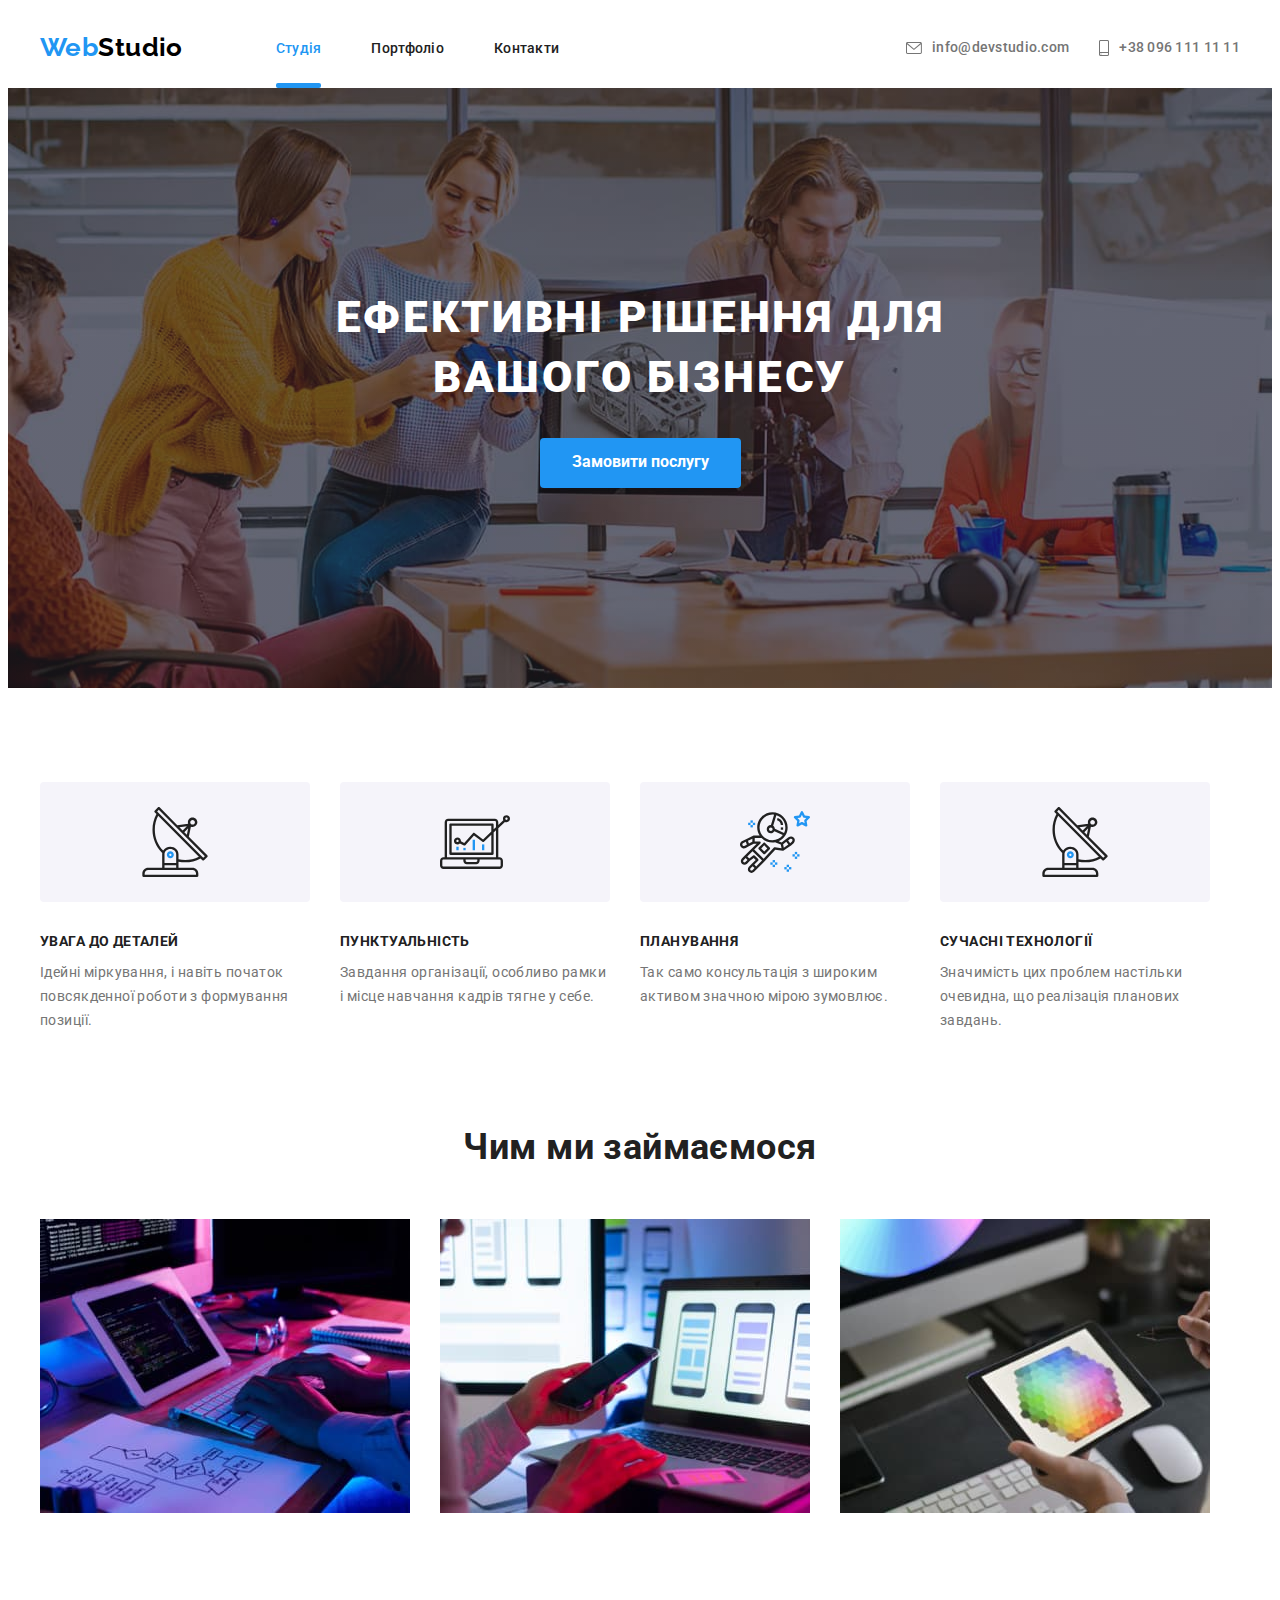
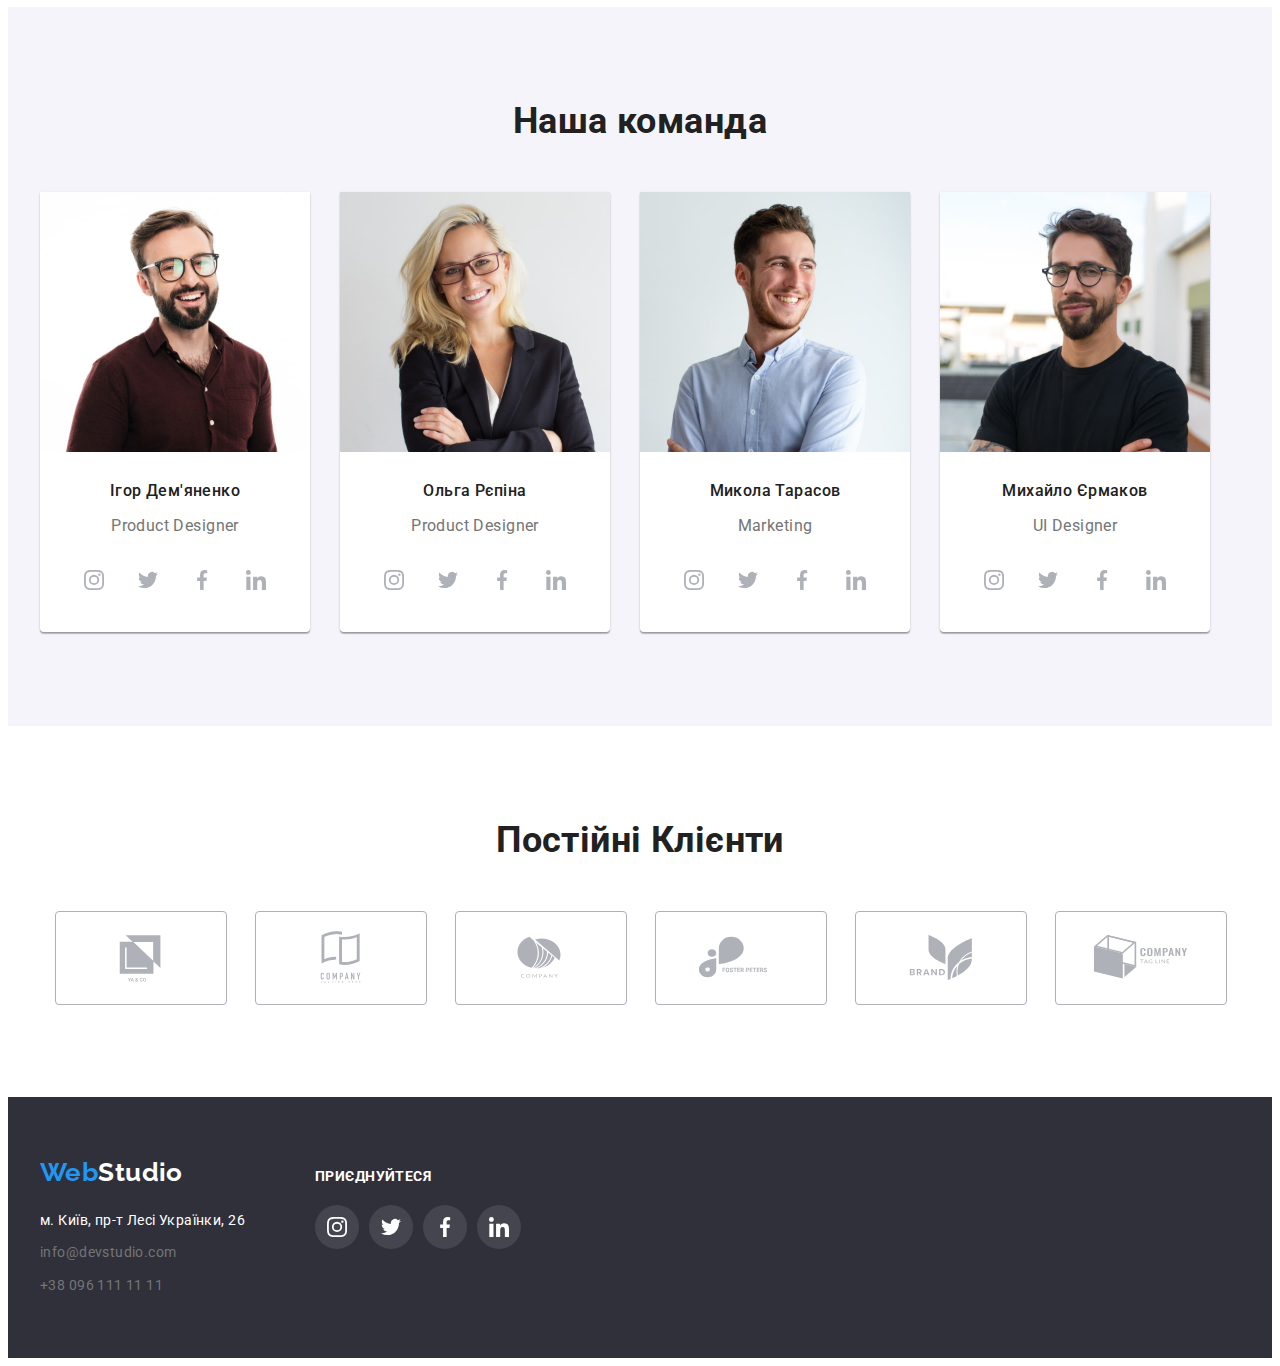
==== commit 1b1e3102: ";simbol" ====
--- a/index.html
+++ b/index.html
@@ -627,7 +627,7 @@
     <!-- Modal -->
     <div class="backdrop is-hidden" data-modal>
       <div class="modal"> 
-        <button class="modal-btn" type="button" data-modal-close>&#215</button>
+        <button class="modal-btn" type="button" data-modal-close>&#215;</button>
         <svg width="20" height="20">
           <use href=""></use>
         </svg>
--- a/css/style.css
+++ b/css/style.css
@@ -486,21 +486,6 @@
 .icon-delp {
     color: var(--hero-white);
 
-
-    z-index: 11111;
-
-}
-
-
-.icon-li:hover .icon-soc {
-    fill: currentColor;
-
-    
-}
-
-
-
-.icon-li {
     display: flex;
     align-items: center;
     justify-content: center;
@@ -508,19 +493,33 @@
     height: 44px;
     border-radius: 50%;
     position: relative;
-
-    transition: background-color 250ms var(--cubic);
-
-}
+    
+
+}
+
+
+.icon-li:hover .icon-soc {
+    fill: currentColor;
+
+    
+}
+
+
 
 .icon-li {
 
-}
+    border-radius: 50%;
+    width: 44px;
+    height: 44px;
+    transition: background-color 250ms var(--cubic), border 250ms var(--cubic);
+
+}
+
 
 .icon-li:hover {
     background-color: var(--bacraund-color-button);
     border-radius: 50%;
-
+    transition: background-color 250ms var(--cubic), border 250ms var(--cubic);
 } 
 
 
@@ -612,16 +611,24 @@
 .addres .addres-ul {
     margin-top: 20px;
     padding: 0;
-}
-
-.addres-ul li:not(:last-child) {
-    margin-bottom: 9px;
+    
+}
+
+.addres-ul {
+    
+    
 }
 
 .addres-ul :hover {
     color: var(--bacraund-color-button);
     transition: color 250ms var(--cubic);
 }
+
+.addres-ul li:not(:last-child) {
+    margin-bottom: 9px;
+}
+
+
 
 .str {
     color: var(--hero-white);
@@ -663,6 +670,7 @@
     gap: 10px;
     justify-content: center;
     margin-top: 20px;
+
 }
 
 .icon-li-f:hover .icon-soc {
@@ -672,7 +680,7 @@
 .icon-li-f:hover {
     background-color: var(--bacraund-color-button);
     border-radius: 50%;
-    transition: background-color 250ms var(--cubic);
+    
 }
 
 .icon-li-f {
@@ -684,6 +692,8 @@
     margin-bottom: 30px;
     background: rgba(255, 255, 255, 0.1);
     border-radius: 50%;
+
+    transition: background-color 250ms var(--cubic);
 }
 
 .icon-soc-f {
